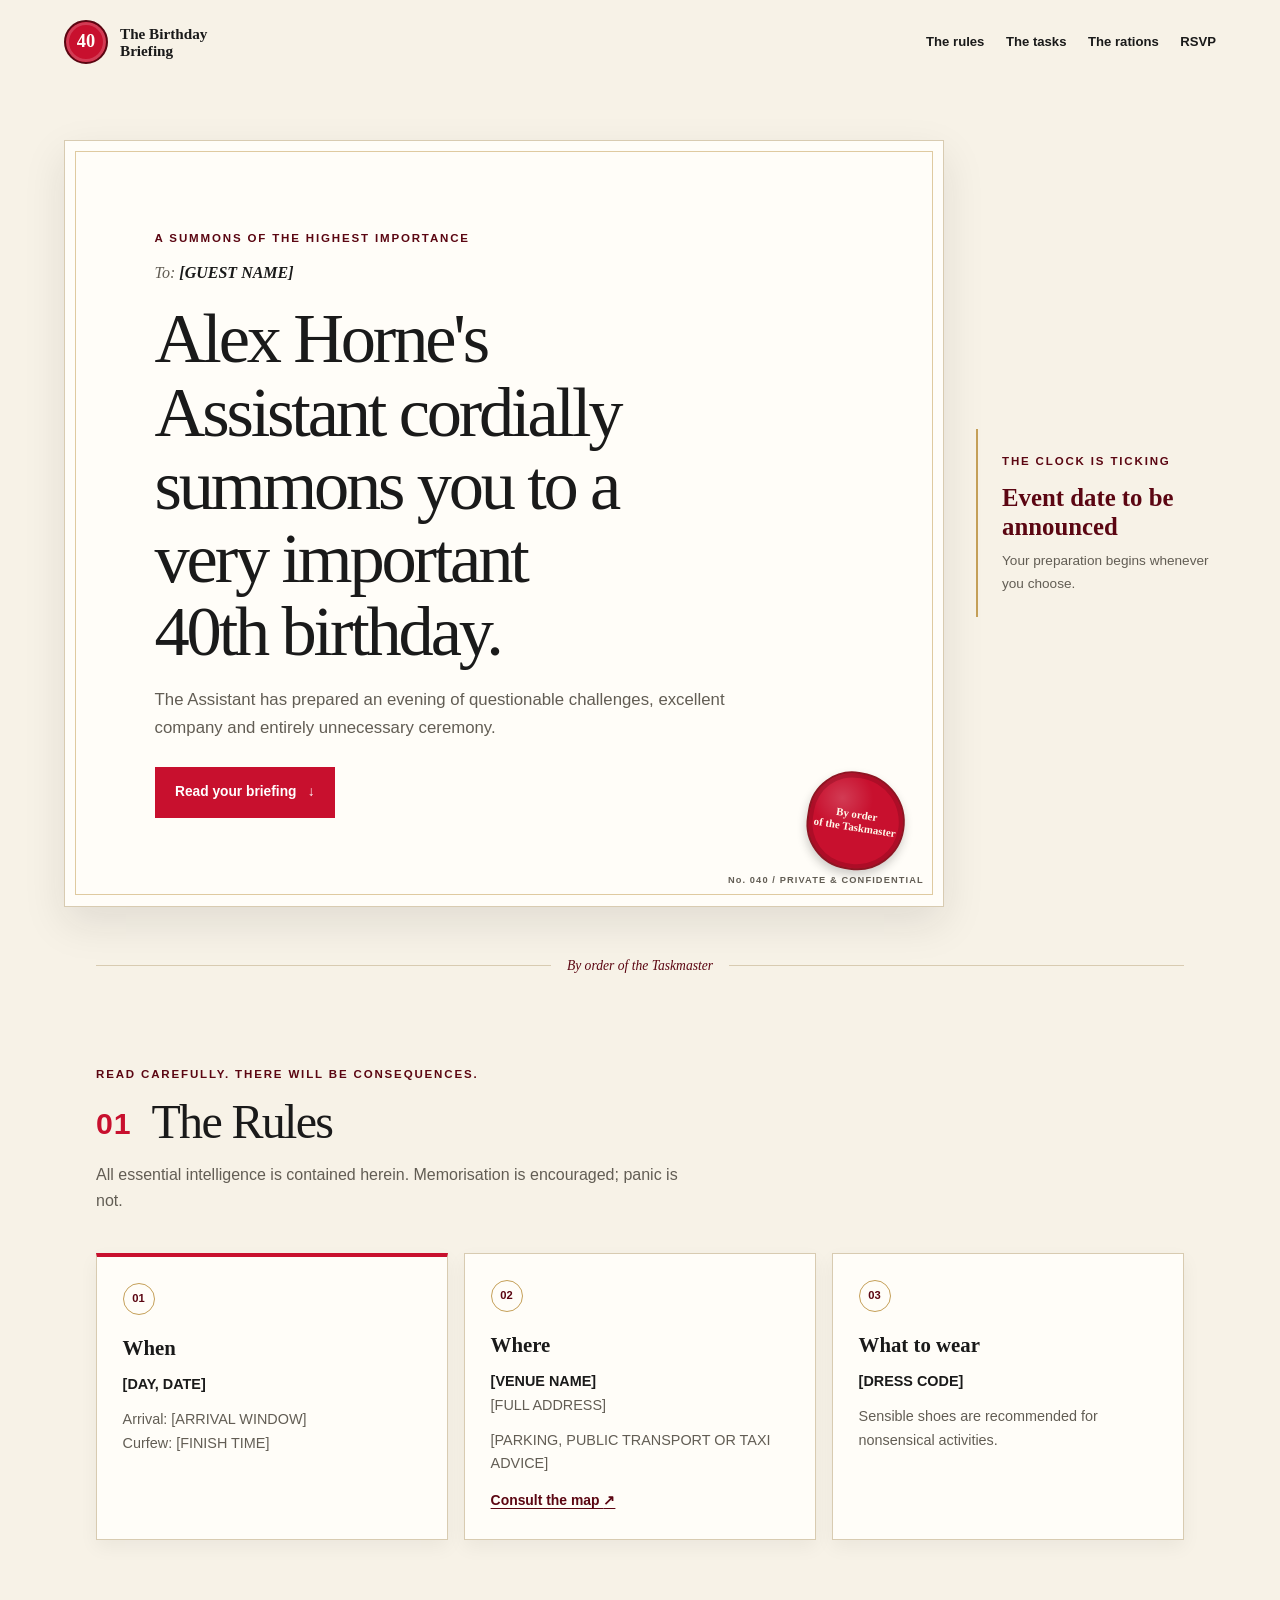
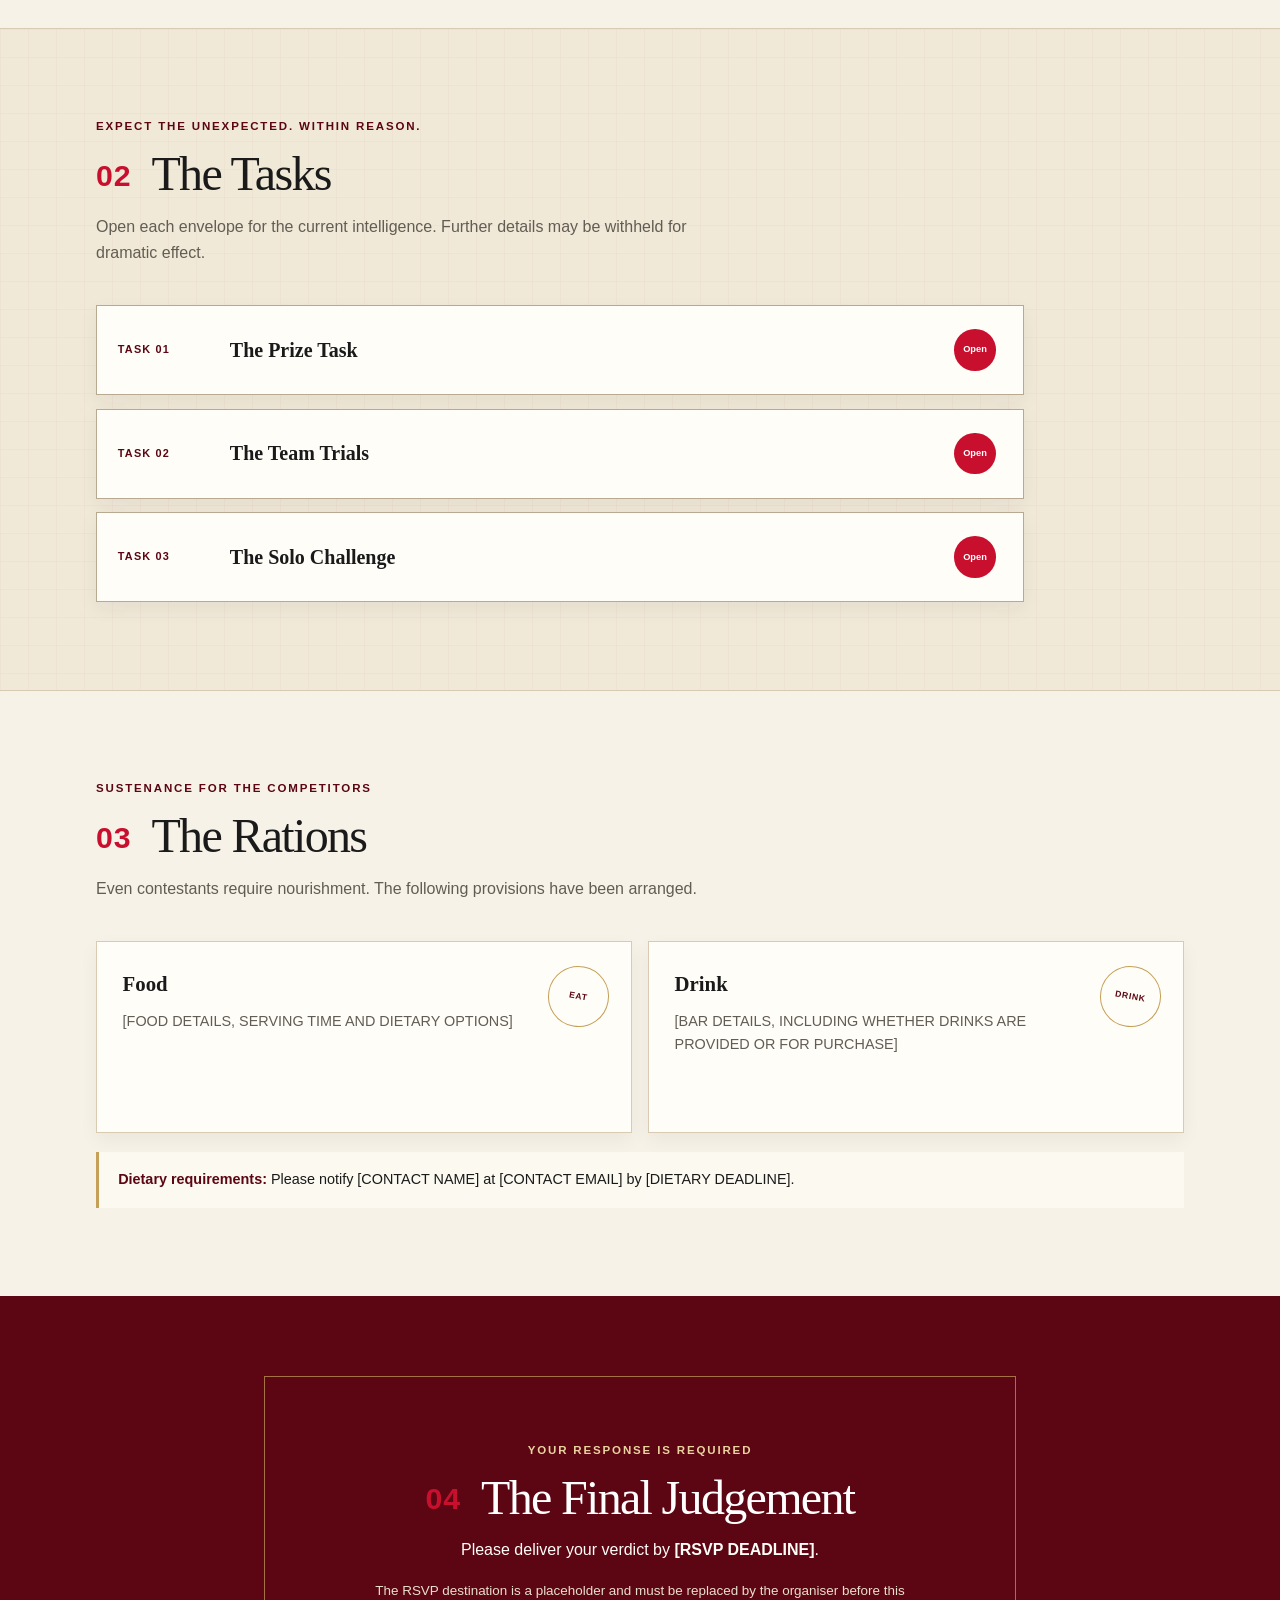
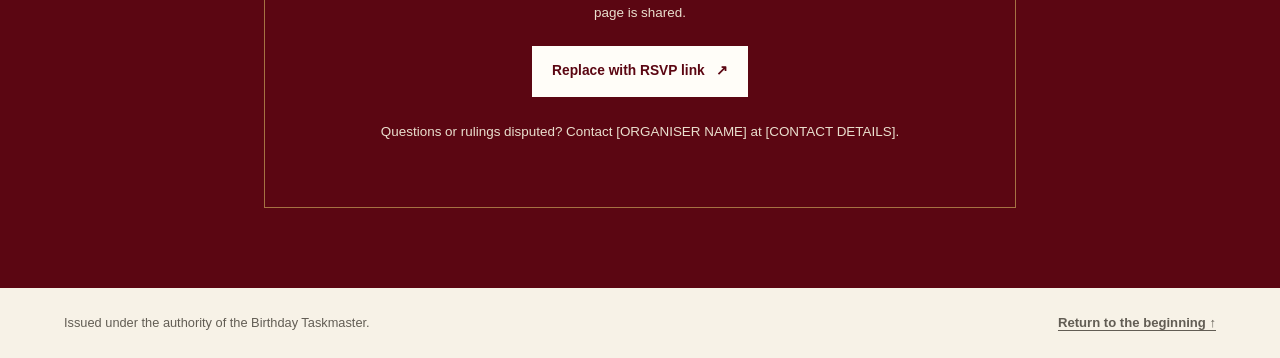
==== index.html @ 9565832a "feat: add initial structure and styling for Taskmaster birthday briefing site" ====
<!doctype html>
<html lang="en">
  <head>
    <meta charset="utf-8">
    <meta name="viewport" content="width=device-width, initial-scale=1">
    <meta
      name="description"
      content="The official guest briefing for a Taskmaster-themed 40th birthday celebration."
    >
    <meta name="theme-color" content="#f7f2e7">
    <title>The Birthday Briefing | A 40th Birthday</title>
    <link rel="stylesheet" href="./assets/css/style.css">
    <script src="./assets/js/main.js" defer></script>
  </head>
  <body>
    <a class="skip-link" href="#main-content">Skip to the briefing</a>
    <header class="site-header">
      <a class="wordmark" href="#top" aria-label="The Birthday Briefing, home">
        <span class="wordmark__seal" aria-hidden="true">40</span>
        <span class="wordmark__text">The Birthday<br>Briefing</span>
      </a>
      <nav class="site-nav" aria-label="Main navigation">
        <a href="#rules">The rules</a>
        <a href="#tasks">The tasks</a>
        <a href="#rations">The rations</a>
        <a href="#rsvp">RSVP</a>
      </nav>
    </header>

    <main id="main-content">
      <section class="hero" id="top" aria-labelledby="hero-title">
        <div class="hero__paper">
          <p class="eyebrow">A summons of the highest importance</p>
          <p class="hero__recipient">To: <span>[GUEST NAME]</span></p>
          <h1 id="hero-title">Alex Horne's Assistant cordially summons you to a very important 40th birthday.</h1>
          <p class="hero__intro">
            The Assistant has prepared an evening of questionable challenges,
            excellent company and entirely unnecessary ceremony.
          </p>
          <a class="button button--red" href="#rules">Read your briefing <span aria-hidden="true">↓</span></a>
          <div class="hero__seal" aria-hidden="true"><span>By order<br>of the Taskmaster</span></div>
          <span class="hero__serial" aria-hidden="true">No. 040 / PRIVATE &amp; CONFIDENTIAL</span>
        </div>

        <aside class="countdown" aria-label="Countdown to the celebration">
          <p class="eyebrow">The clock is ticking</p>
          <p class="countdown__value" data-countdown data-event-date="" aria-live="off">
            Event date to be announced
          </p>
          <p class="countdown__note">Your preparation begins whenever you choose.</p>
        </aside>
      </section>

      <div class="section-rule" aria-hidden="true"><span>By order of the Taskmaster</span></div>

      <section class="content-section rules-section" id="rules" aria-labelledby="rules-title">
        <div class="section-heading">
          <p class="eyebrow">Read carefully. There will be consequences.</p>
          <h2 id="rules-title"><span class="section-number">01</span> The Rules</h2>
          <p>All essential intelligence is contained herein. Memorisation is encouraged; panic is not.</p>
        </div>
        <div class="rules-grid">
          <article class="rule-card rule-card--date">
            <span class="rule-card__icon" aria-hidden="true">01</span>
            <h3>When</h3>
            <p><strong>[DAY, DATE]</strong></p>
            <p>Arrival: [ARRIVAL WINDOW]<br>Curfew: [FINISH TIME]</p>
          </article>
          <article class="rule-card">
            <span class="rule-card__icon" aria-hidden="true">02</span>
            <h3>Where</h3>
            <p><strong>[VENUE NAME]</strong><br>[FULL ADDRESS]</p>
            <p>[PARKING, PUBLIC TRANSPORT OR TAXI ADVICE]</p>
            <a
              class="text-link"
              href="https://maps.google.com/?q=VENUE+ADDRESS"
              target="_blank"
              rel="noopener noreferrer"
            >Consult the map <span aria-hidden="true">↗</span></a>
          </article>
          <article class="rule-card">
            <span class="rule-card__icon" aria-hidden="true">03</span>
            <h3>What to wear</h3>
            <p><strong>[DRESS CODE]</strong></p>
            <p>Sensible shoes are recommended for nonsensical activities.</p>
          </article>
        </div>
      </section>

      <section class="tasks-section" id="tasks" aria-labelledby="tasks-title">
        <div class="content-section">
          <div class="section-heading">
            <p class="eyebrow">Expect the unexpected. Within reason.</p>
            <h2 id="tasks-title"><span class="section-number">02</span> The Tasks</h2>
            <p>Open each envelope for the current intelligence. Further details may be withheld for dramatic effect.</p>
          </div>
          <div class="task-list">
            <details class="task-envelope">
              <summary>
                <span class="task-envelope__number">Task 01</span>
                <span class="task-envelope__title">The Prize Task</span>
                <span class="task-envelope__seal" aria-hidden="true">Open</span>
              </summary>
              <div class="task-envelope__contents">
                <p><strong>Bring:</strong> [PRIZE TASK THEME OR “A PRIZE THAT...”]</p>
                <p>One item, thoughtfully selected. The Taskmaster's judgement is final and may be inexplicable.</p>
              </div>
            </details>
            <details class="task-envelope">
              <summary>
                <span class="task-envelope__number">Task 02</span>
                <span class="task-envelope__title">The Team Trials</span>
                <span class="task-envelope__seal" aria-hidden="true">Open</span>
              </summary>
              <div class="task-envelope__contents">
                <p>Teams will be assigned on the day. Friendship, strategy and a willingness to follow ambiguous instructions may prove useful.</p>
                <p><strong>Accessibility note:</strong> [ADD ANY RELEVANT ACTIVITY OR ACCESSIBILITY INFORMATION]</p>
              </div>
            </details>
            <details class="task-envelope">
              <summary>
                <span class="task-envelope__number">Task 03</span>
                <span class="task-envelope__title">The Solo Challenge</span>
                <span class="task-envelope__seal" aria-hidden="true">Open</span>
              </summary>
              <div class="task-envelope__contents">
                <p>At least one challenge may require individual initiative. No specialist equipment or prior training is expected.</p>
                <p>Full schedule: [ADD TIMINGS OR DETAILS, IF NEEDED]</p>
              </div>
            </details>
          </div>
        </div>
      </section>

      <section class="content-section rations-section" id="rations" aria-labelledby="rations-title">
        <div class="section-heading">
          <p class="eyebrow">Sustenance for the competitors</p>
          <h2 id="rations-title"><span class="section-number">03</span> The Rations</h2>
          <p>Even contestants require nourishment. The following provisions have been arranged.</p>
        </div>
        <div class="rations-grid">
          <article class="ration-card">
            <span class="ration-card__stamp" aria-hidden="true">EAT</span>
            <h3>Food</h3>
            <p>[FOOD DETAILS, SERVING TIME AND DIETARY OPTIONS]</p>
          </article>
          <article class="ration-card">
            <span class="ration-card__stamp" aria-hidden="true">DRINK</span>
            <h3>Drink</h3>
            <p>[BAR DETAILS, INCLUDING WHETHER DRINKS ARE PROVIDED OR FOR PURCHASE]</p>
          </article>
        </div>
        <p class="dietary-note">
          <strong>Dietary requirements:</strong> Please notify [CONTACT NAME] at
          [CONTACT EMAIL] by [DIETARY DEADLINE].
        </p>
      </section>

      <section class="judgement-section" id="rsvp" aria-labelledby="rsvp-title">
        <div class="judgement-card">
          <p class="eyebrow">Your response is required</p>
          <h2 id="rsvp-title"><span class="section-number">04</span> The Final Judgement</h2>
          <p>Please deliver your verdict by <strong>[RSVP DEADLINE]</strong>.</p>
          <p class="judgement-card__note">
            The RSVP destination is a placeholder and must be replaced by the organiser before this page is shared.
          </p>
          <a
            class="button button--light"
            href="https://example.com/replace-with-rsvp-form"
            target="_blank"
            rel="noopener noreferrer"
          >Replace with RSVP link <span aria-hidden="true">↗</span></a>
          <p class="judgement-card__contact">Questions or rulings disputed? Contact [ORGANISER NAME] at [CONTACT DETAILS].</p>
        </div>
      </section>
    </main>

    <footer class="site-footer">
      <p>Issued under the authority of the Birthday Taskmaster.</p>
      <a href="#top">Return to the beginning ↑</a>
    </footer>
  </body>
</html>
---- assets/css/style.css ----
:root {
  color-scheme: light;
  --red: #c8102e;
  --red-dark: #5b0612;
  --parchment: #f7f2e7;
  --paper: #fffdf8;
  --gold: #c5a059;
  --ink: #1a1a1a;
  --muted: #625d54;
  --line: #d8cbb1;
  --shadow: 0 16px 40px rgb(26 26 26 / 10%);
  --serif: Georgia, "Times New Roman", serif;
  --sans: "Avenir Next", Avenir, "Segoe UI", sans-serif;
}

* {
  box-sizing: border-box;
}

html {
  scroll-behavior: smooth;
  scroll-padding-top: 1.5rem;
}

body {
  margin: 0;
  color: var(--ink);
  background: var(--parchment);
  font-family: var(--sans);
  font-size: 1rem;
  line-height: 1.65;
}

a {
  color: inherit;
}

a:focus-visible,
summary:focus-visible {
  outline: 3px solid var(--gold);
  outline-offset: 5px;
}

.skip-link {
  position: absolute;
  z-index: 5;
  top: 0.75rem;
  left: 0.75rem;
  padding: 0.65rem 1rem;
  transform: translateY(-180%);
  color: white;
  background: var(--ink);
}

.skip-link:focus {
  transform: translateY(0);
}

.site-header {
  display: flex;
  align-items: center;
  justify-content: space-between;
  gap: 1.5rem;
  max-width: 76rem;
  margin: 0 auto;
  padding: 1.25rem 2rem;
}

.wordmark {
  display: inline-flex;
  align-items: center;
  gap: 0.75rem;
  color: var(--ink);
  font-family: var(--serif);
  font-size: 0.95rem;
  font-weight: 700;
  line-height: 1.15;
  text-decoration: none;
}

.wordmark__seal {
  display: grid;
  width: 2.75rem;
  aspect-ratio: 1;
  place-items: center;
  border: 2px solid var(--red-dark);
  border-radius: 50%;
  color: var(--paper);
  background: var(--red);
  box-shadow: inset 0 0 0 3px rgb(255 255 255 / 18%);
  font-family: var(--serif);
  font-size: 1.15rem;
}

.site-nav {
  display: flex;
  flex-wrap: wrap;
  justify-content: flex-end;
  gap: 0.4rem 1.35rem;
}

.site-nav a,
.site-footer a {
  font-size: 0.82rem;
  font-weight: 700;
  text-decoration-thickness: 1px;
  text-underline-offset: 0.25em;
}

.site-nav a {
  text-decoration: none;
}

.site-nav a:hover,
.site-footer a:hover {
  color: var(--red);
  text-decoration: underline;
}

.hero {
  position: relative;
  display: grid;
  grid-template-columns: minmax(0, 1fr) 15rem;
  align-items: center;
  gap: 2rem;
  max-width: 76rem;
  min-height: 38rem;
  margin: 1.5rem auto 0;
  padding: 2rem;
}

.hero__paper {
  position: relative;
  min-height: 31rem;
  padding: clamp(2rem, 7vw, 5.5rem) clamp(1.5rem, 7vw, 6rem);
  overflow: hidden;
  border: 1px solid var(--line);
  background:
    linear-gradient(135deg, transparent 0 12px, var(--paper) 13px) top left,
    linear-gradient(225deg, transparent 0 12px, var(--paper) 13px) top right,
    linear-gradient(315deg, transparent 0 12px, var(--paper) 13px) bottom right,
    linear-gradient(45deg, transparent 0 12px, var(--paper) 13px) bottom left,
    var(--paper);
  background-size: 51% 51%;
  background-repeat: no-repeat;
  box-shadow: var(--shadow);
}

.hero__paper::before {
  position: absolute;
  inset: 0.65rem;
  border: 1px solid rgb(197 160 89 / 55%);
  content: "";
  pointer-events: none;
}

.eyebrow {
  margin: 0 0 0.75rem;
  color: var(--red-dark);
  font-size: 0.72rem;
  font-weight: 800;
  letter-spacing: 0.16em;
  text-transform: uppercase;
}

.hero__recipient {
  margin: 0 0 1rem;
  color: var(--muted);
  font-family: var(--serif);
  font-style: italic;
}

.hero__recipient span {
  color: var(--ink);
  font-weight: 700;
}

h1,
h2,
h3,
p {
  margin-top: 0;
}

h1,
h2,
h3 {
  font-family: var(--serif);
}

h1 {
  max-width: 14ch;
  margin-bottom: 1.1rem;
  font-size: clamp(2.4rem, 5.5vw, 4.6rem);
  font-weight: 500;
  letter-spacing: -0.045em;
  line-height: 1.04;
}

.hero__intro {
  max-width: 39rem;
  margin-bottom: 1.6rem;
  color: var(--muted);
  font-size: 1.05rem;
}

.button {
  display: inline-flex;
  align-items: center;
  justify-content: center;
  gap: 0.7rem;
  min-height: 3rem;
  padding: 0.75rem 1.15rem;
  border: 2px solid transparent;
  font-size: 0.86rem;
  font-weight: 800;
  text-decoration: none;
  transition: background-color 160ms ease, color 160ms ease, transform 160ms ease;
}

.button:hover {
  transform: translateY(-2px);
}

.button--red {
  color: white;
  background: var(--red);
}

.button--red:hover {
  background: var(--red-dark);
}

.hero__seal {
  position: absolute;
  right: 2.4rem;
  bottom: 2.25rem;
  display: grid;
  width: 6.1rem;
  aspect-ratio: 1;
  place-items: center;
  border: 2px solid #8e1523;
  border-radius: 47% 53% 50% 48%;
  color: #fff9ea;
  background:
    radial-gradient(circle at 32% 28%, rgb(255 255 255 / 18%), transparent 33%),
    var(--red);
  box-shadow: inset 0 0 0 4px rgb(91 6 18 / 25%), 0 5px 10px rgb(26 26 26 / 22%);
  font-family: var(--serif);
  font-size: 0.68rem;
  font-weight: 700;
  line-height: 1.15;
  text-align: center;
  transform: rotate(9deg);
}

.hero__serial {
  position: absolute;
  right: 1.2rem;
  bottom: 1.1rem;
  color: var(--muted);
  font-size: 0.58rem;
  font-weight: 700;
  letter-spacing: 0.12em;
}

.countdown {
  padding: 1.4rem 0 1.4rem 1.5rem;
  border-left: 2px solid var(--gold);
}

.countdown__value {
  max-width: 12rem;
  margin-bottom: 0.5rem;
  color: var(--red-dark);
  font-family: var(--serif);
  font-size: 1.55rem;
  font-weight: 700;
  line-height: 1.2;
  font-variant-numeric: tabular-nums;
}

.countdown__note {
  margin-bottom: 0;
  color: var(--muted);
  font-size: 0.85rem;
}

.section-rule {
  display: flex;
  align-items: center;
  gap: 1rem;
  max-width: 72rem;
  margin: 1rem auto 0;
  padding: 0 2rem;
  color: var(--red-dark);
  font-family: var(--serif);
  font-size: 0.85rem;
  font-style: italic;
  text-align: center;
}

.section-rule::before,
.section-rule::after {
  height: 1px;
  flex: 1;
  background: var(--line);
  content: "";
}

.content-section {
  max-width: 72rem;
  margin: 0 auto;
  padding: 5.5rem 2rem;
}

.section-heading {
  max-width: 42rem;
  margin-bottom: 2.4rem;
}

.section-heading h2,
.judgement-card h2 {
  margin-bottom: 0.8rem;
  font-size: clamp(2.1rem, 4vw, 3rem);
  font-weight: 500;
  letter-spacing: -0.035em;
  line-height: 1.1;
}

.section-heading > p:last-child {
  max-width: 38rem;
  margin-bottom: 0;
  color: var(--muted);
}

.section-number {
  display: inline-block;
  margin-right: 0.35em;
  color: var(--red);
  font-family: var(--sans);
  font-size: 0.63em;
  font-weight: 800;
  letter-spacing: 0.03em;
  vertical-align: 0.14em;
}

.rules-grid,
.rations-grid {
  display: grid;
  grid-template-columns: repeat(3, minmax(0, 1fr));
  gap: 1rem;
}

.rule-card,
.ration-card {
  position: relative;
  min-height: 15rem;
  padding: 1.6rem;
  border: 1px solid var(--line);
  background: var(--paper);
  box-shadow: 0 7px 18px rgb(26 26 26 / 5%);
}

.rule-card--date {
  border-top: 4px solid var(--red);
}

.rule-card__icon {
  display: grid;
  width: 2rem;
  aspect-ratio: 1;
  place-items: center;
  margin-bottom: 1rem;
  border: 1px solid var(--gold);
  border-radius: 50%;
  color: var(--red-dark);
  font-size: 0.7rem;
  font-weight: 800;
}

.rule-card h3,
.ration-card h3 {
  margin-bottom: 0.5rem;
  font-size: 1.3rem;
}

.rule-card p,
.ration-card p {
  margin-bottom: 0.7rem;
  color: var(--muted);
  font-size: 0.9rem;
}

.rule-card strong {
  color: var(--ink);
}

.text-link {
  color: var(--red-dark);
  font-size: 0.87rem;
  font-weight: 800;
  text-underline-offset: 0.25em;
}

.tasks-section {
  border-top: 1px solid var(--line);
  border-bottom: 1px solid var(--line);
  background:
    linear-gradient(90deg, rgb(200 16 46 / 3%) 1px, transparent 1px),
    linear-gradient(rgb(200 16 46 / 3%) 1px, transparent 1px),
    #f1e9d8;
  background-size: 28px 28px;
}

.task-list {
  display: grid;
  gap: 0.85rem;
  max-width: 58rem;
}

.task-envelope {
  border: 1px solid #b8aa90;
  background: var(--paper);
  box-shadow: 0 7px 18px rgb(26 26 26 / 6%);
}

.task-envelope summary {
  position: relative;
  display: grid;
  grid-template-columns: 6rem 1fr 3rem;
  align-items: center;
  gap: 1rem;
  min-height: 5.5rem;
  padding: 1rem 1.3rem;
  cursor: pointer;
  list-style: none;
}

.task-envelope summary::-webkit-details-marker {
  display: none;
}

.task-envelope summary::after {
  position: absolute;
  right: 0;
  bottom: 0;
  left: 0;
  height: 3px;
  transform: scaleX(0);
  transform-origin: left;
  background: var(--red);
  content: "";
  transition: transform 180ms ease;
}

.task-envelope[open] summary::after {
  transform: scaleX(1);
}

.task-envelope__number {
  color: var(--red-dark);
  font-size: 0.68rem;
  font-weight: 800;
  letter-spacing: 0.11em;
  text-transform: uppercase;
}

.task-envelope__title {
  font-family: var(--serif);
  font-size: 1.25rem;
  font-weight: 700;
}

.task-envelope__seal {
  display: grid;
  width: 2.6rem;
  aspect-ratio: 1;
  place-items: center;
  border-radius: 50%;
  color: white;
  background: var(--red);
  font-size: 0.58rem;
  font-weight: 800;
  transition: transform 180ms ease;
}

.task-envelope[open] .task-envelope__seal {
  transform: rotate(-12deg);
}

.task-envelope__contents {
  padding: 0.2rem 5rem 1.3rem 8.3rem;
  color: var(--muted);
  animation: reveal 220ms ease-out;
}

.task-envelope__contents p:last-child {
  margin-bottom: 0;
}

@keyframes reveal {
  from {
    opacity: 0;
    transform: translateY(-5px);
  }
  to {
    opacity: 1;
    transform: translateY(0);
  }
}

.rations-grid {
  grid-template-columns: repeat(2, minmax(0, 1fr));
}

.ration-card {
  min-height: 12rem;
  padding-right: 6rem;
}

.ration-card__stamp {
  position: absolute;
  top: 1.5rem;
  right: 1.4rem;
  display: grid;
  width: 3.8rem;
  aspect-ratio: 1;
  place-items: center;
  border: 1px solid var(--gold);
  border-radius: 50%;
  color: var(--red-dark);
  font-size: 0.54rem;
  font-weight: 900;
  letter-spacing: 0.08em;
  transform: rotate(10deg);
}

.dietary-note {
  margin: 1.2rem 0 0;
  padding: 1rem 1.2rem;
  border-left: 3px solid var(--gold);
  background: rgb(255 253 248 / 65%);
  font-size: 0.9rem;
}

.dietary-note strong {
  color: var(--red-dark);
}

.judgement-section {
  padding: 5rem 2rem;
  color: var(--paper);
  background: var(--red-dark);
}

.judgement-card {
  max-width: 47rem;
  margin: 0 auto;
  padding: clamp(2rem, 6vw, 4rem);
  border: 1px solid rgb(197 160 89 / 70%);
  text-align: center;
}

.judgement-card .eyebrow {
  color: #ead3a0;
}

.judgement-card h2 {
  color: white;
}

.judgement-card > p:not(.eyebrow) {
  max-width: 34rem;
  margin-right: auto;
  margin-left: auto;
}

.judgement-card__note,
.judgement-card__contact {
  color: #eadfce;
  font-size: 0.84rem;
}

.judgement-card__note {
  margin-bottom: 1.4rem;
}

.button--light {
  margin-bottom: 1.5rem;
  color: var(--red-dark);
  background: var(--paper);
}

.button--light:hover {
  color: var(--ink);
  background: #eadfce;
}

.judgement-card__contact {
  margin-bottom: 0;
}

.site-footer {
  display: flex;
  justify-content: space-between;
  gap: 1rem;
  max-width: 76rem;
  margin: 0 auto;
  padding: 1.5rem 2rem;
  color: var(--muted);
  font-size: 0.8rem;
}

.site-footer p {
  margin-bottom: 0;
}

@media (max-width: 760px) {
  .site-header {
    align-items: flex-start;
    flex-direction: column;
    gap: 1rem;
    padding: 1rem 1.25rem;
  }

  .site-nav {
    justify-content: flex-start;
    gap: 0.45rem 1rem;
  }

  .hero {
    grid-template-columns: 1fr;
    gap: 1.4rem;
    min-height: 0;
    margin-top: 0.5rem;
    padding: 1rem 1.25rem;
  }

  .hero__paper {
    min-height: 29rem;
    padding: 3rem 2rem 8.5rem;
  }

  .hero__seal {
    right: 1.5rem;
    bottom: 2rem;
    width: 5.25rem;
  }

  .hero__serial {
    right: 0.9rem;
    bottom: 0.75rem;
    font-size: 0.48rem;
  }

  .countdown {
    padding: 0.2rem 0 0.2rem 1rem;
  }

  .countdown__value {
    max-width: none;
    font-size: 1.35rem;
  }

  .section-rule {
    padding: 0 1.25rem;
  }

  .content-section {
    padding: 4rem 1.25rem;
  }

  .rules-grid {
    grid-template-columns: 1fr;
  }

  .rule-card {
    min-height: 0;
  }

  .task-envelope summary {
    grid-template-columns: 4.5rem 1fr 2.6rem;
    gap: 0.65rem;
    padding: 0.9rem;
  }

  .task-envelope__title {
    font-size: 1.05rem;
  }

  .task-envelope__contents {
    padding: 0.25rem 1rem 1.2rem;
  }

  .rations-grid {
    grid-template-columns: 1fr;
  }

  .judgement-section {
    padding: 3.5rem 1.25rem;
  }

  .site-footer {
    flex-direction: column;
    padding: 1.25rem;
  }
}

@media (max-width: 400px) {
  .hero__paper {
    padding-right: 1.35rem;
    padding-left: 1.35rem;
  }

  .task-envelope summary {
    grid-template-columns: 1fr 2.6rem;
  }

  .task-envelope__number {
    grid-column: 1;
  }

  .task-envelope__title {
    grid-column: 1;
  }

  .task-envelope__seal {
    grid-column: 2;
    grid-row: 1 / span 2;
  }

  .ration-card {
    padding-right: 5rem;
    padding-left: 1.2rem;
  }
}

@media (prefers-reduced-motion: reduce) {
  *,
  *::before,
  *::after {
    scroll-behavior: auto !important;
    animation-duration: 0.01ms !important;
    animation-iteration-count: 1 !important;
    transition-duration: 0.01ms !important;
  }
}
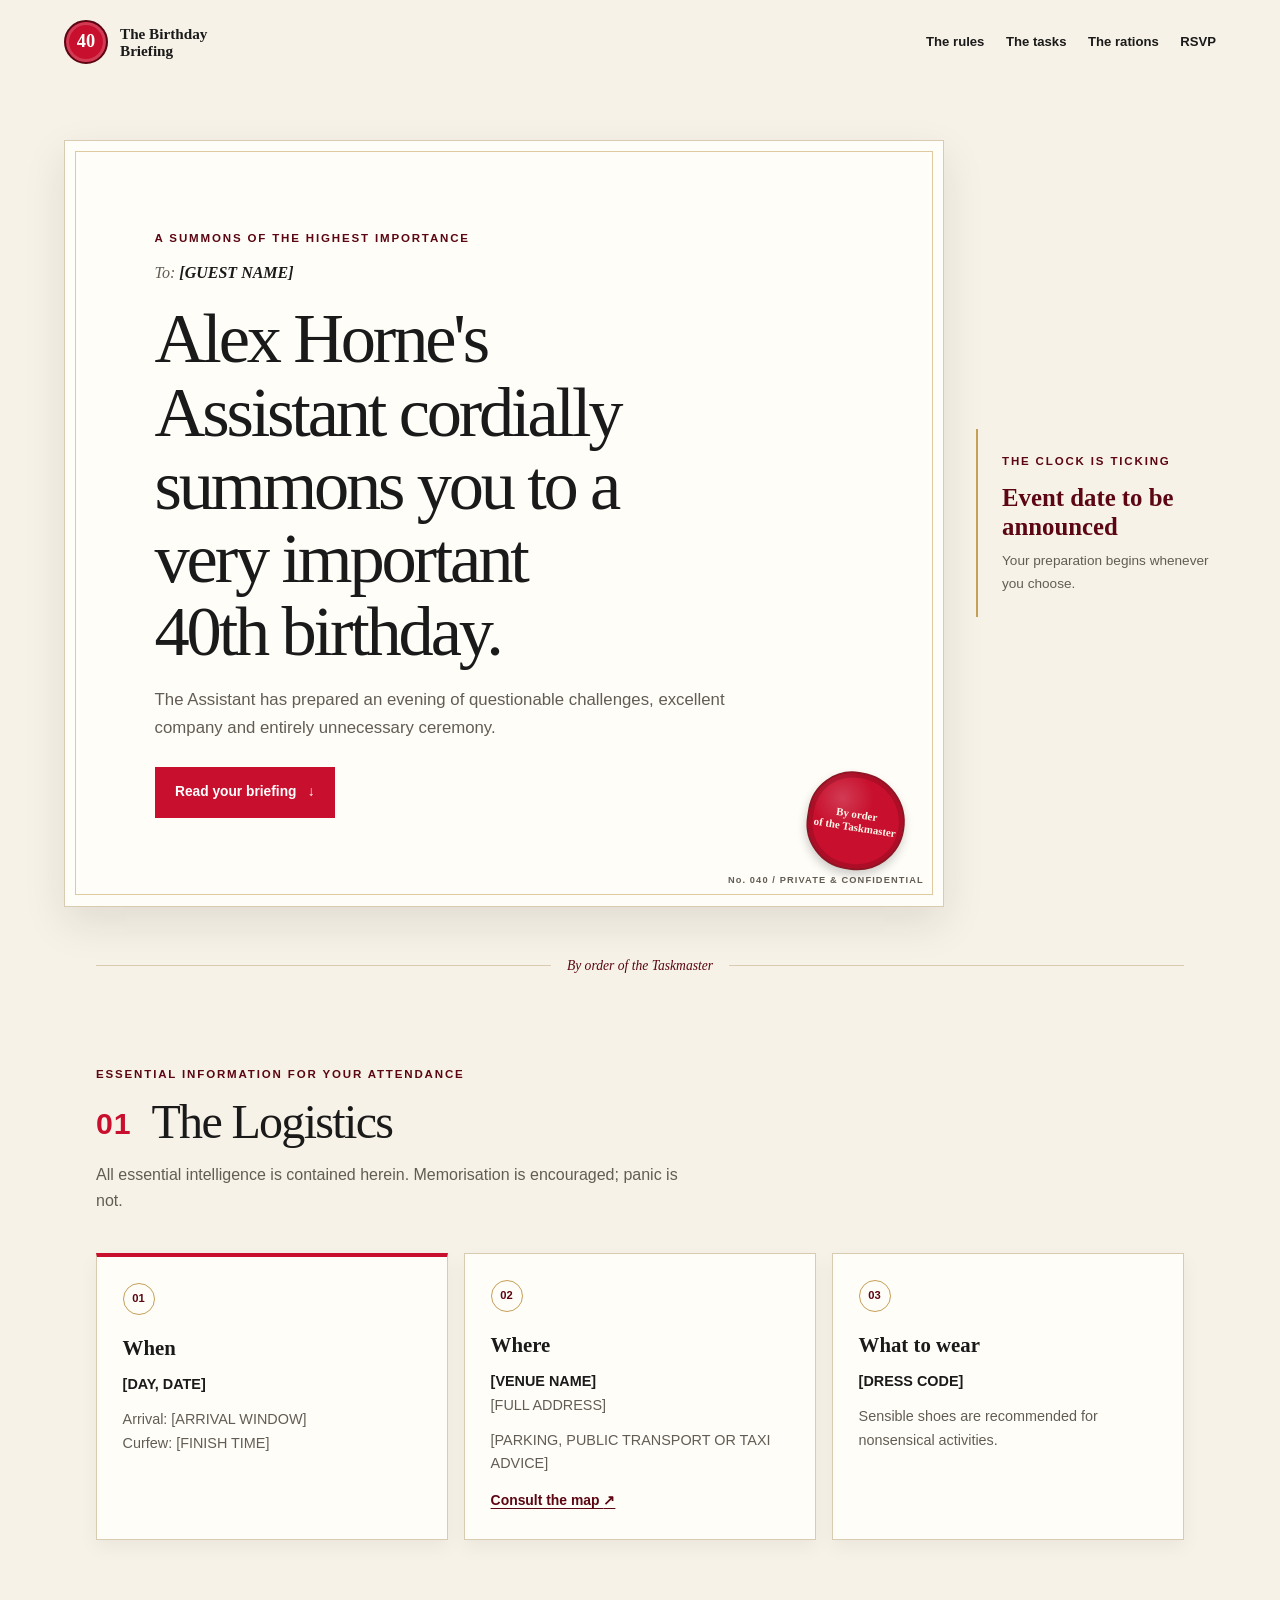
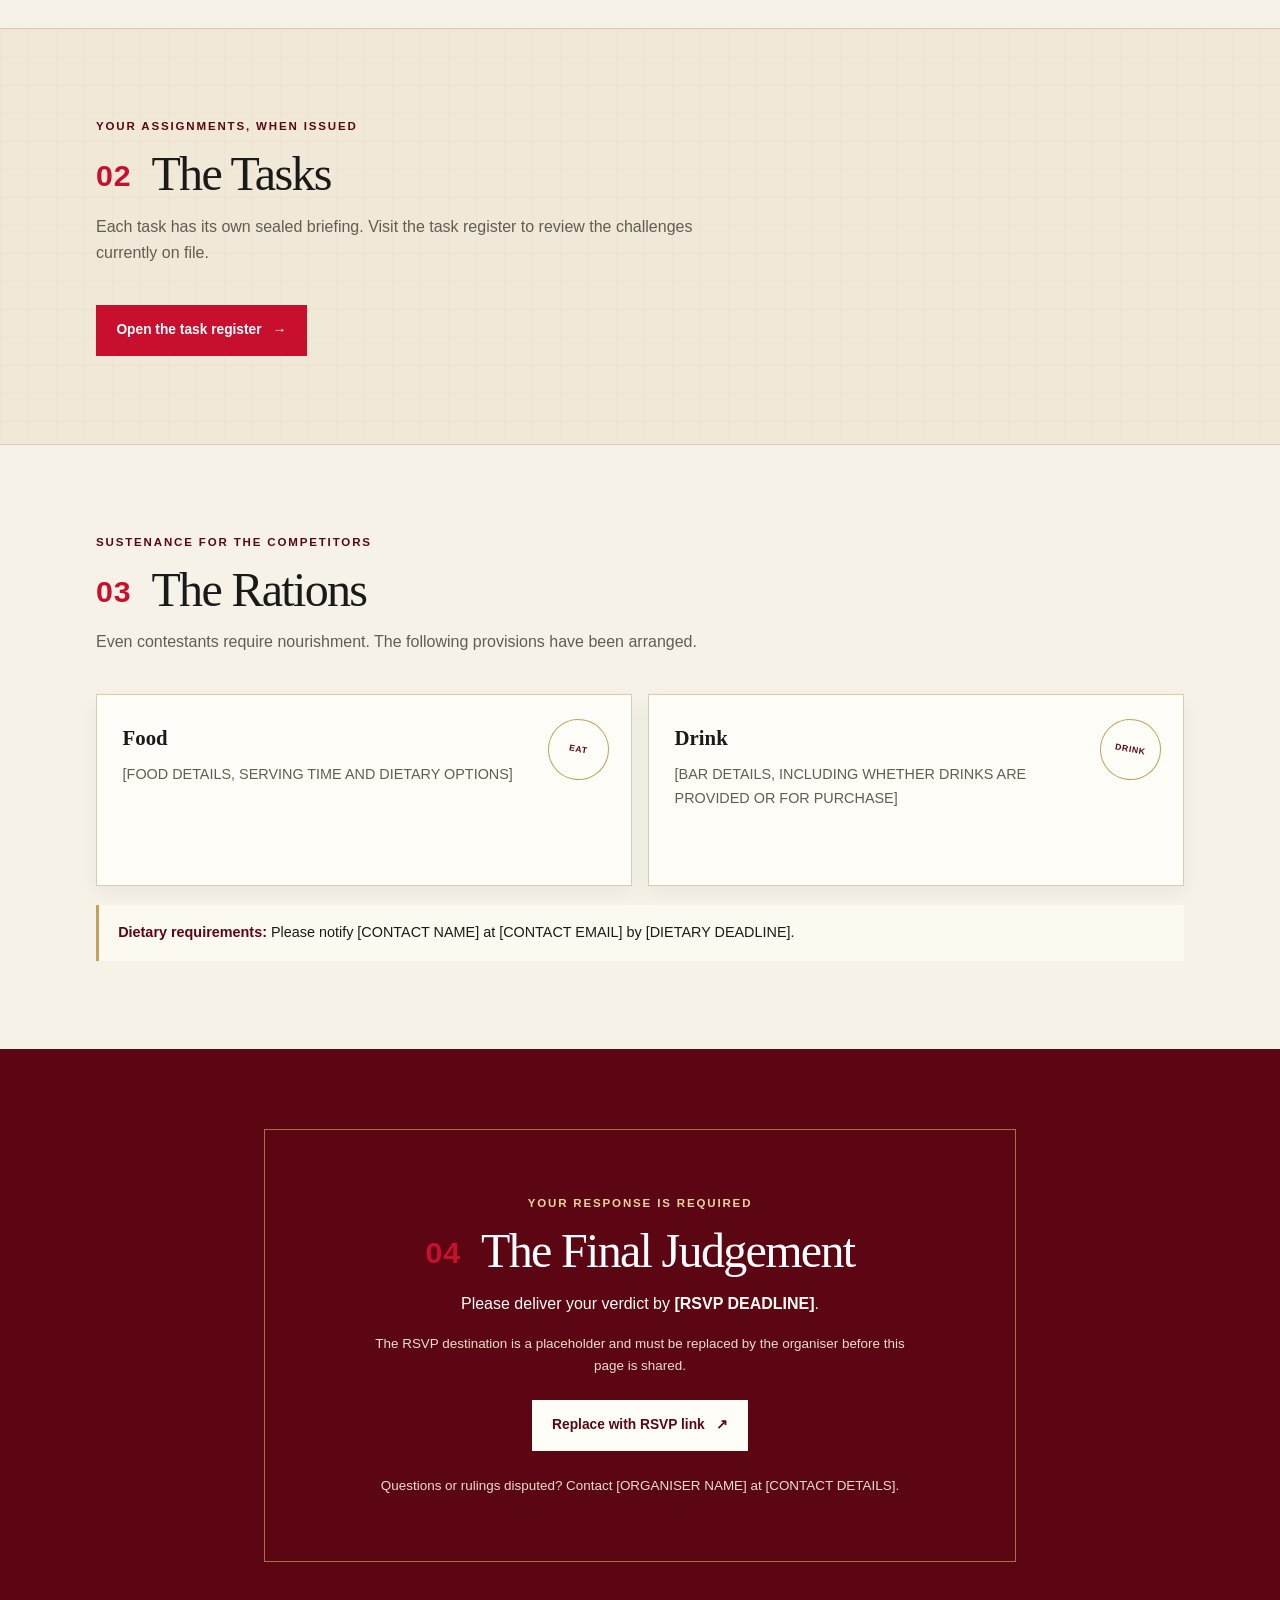
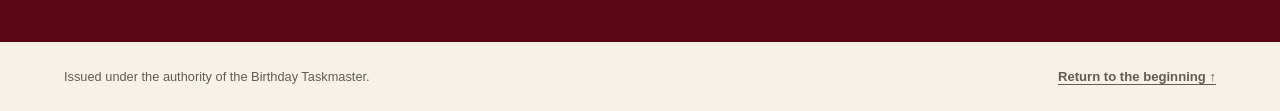
==== commit 139fe777: "feat: enhance guest briefing site with task register and rules page" ====
--- a/index.html
+++ b/index.html
@@ -20,8 +20,8 @@
         <span class="wordmark__text">The Birthday<br>Briefing</span>
       </a>
       <nav class="site-nav" aria-label="Main navigation">
-        <a href="#rules">The rules</a>
-        <a href="#tasks">The tasks</a>
+        <a href="./rules.html">The rules</a>
+        <a href="./tasks/">The tasks</a>
         <a href="#rations">The rations</a>
         <a href="#rsvp">RSVP</a>
       </nav>
@@ -37,7 +37,7 @@
             The Assistant has prepared an evening of questionable challenges,
             excellent company and entirely unnecessary ceremony.
           </p>
-          <a class="button button--red" href="#rules">Read your briefing <span aria-hidden="true">↓</span></a>
+          <a class="button button--red" href="#logistics">Read your briefing <span aria-hidden="true">↓</span></a>
           <div class="hero__seal" aria-hidden="true"><span>By order<br>of the Taskmaster</span></div>
           <span class="hero__serial" aria-hidden="true">No. 040 / PRIVATE &amp; CONFIDENTIAL</span>
         </div>
@@ -53,10 +53,10 @@
 
       <div class="section-rule" aria-hidden="true"><span>By order of the Taskmaster</span></div>
 
-      <section class="content-section rules-section" id="rules" aria-labelledby="rules-title">
+      <section class="content-section logistics-section" id="logistics" aria-labelledby="logistics-title">
         <div class="section-heading">
-          <p class="eyebrow">Read carefully. There will be consequences.</p>
-          <h2 id="rules-title"><span class="section-number">01</span> The Rules</h2>
+          <p class="eyebrow">Essential information for your attendance</p>
+          <h2 id="logistics-title"><span class="section-number">01</span> The Logistics</h2>
           <p>All essential intelligence is contained herein. Memorisation is encouraged; panic is not.</p>
         </div>
         <div class="rules-grid">
@@ -90,45 +90,11 @@
       <section class="tasks-section" id="tasks" aria-labelledby="tasks-title">
         <div class="content-section">
           <div class="section-heading">
-            <p class="eyebrow">Expect the unexpected. Within reason.</p>
+            <p class="eyebrow">Your assignments, when issued</p>
             <h2 id="tasks-title"><span class="section-number">02</span> The Tasks</h2>
-            <p>Open each envelope for the current intelligence. Further details may be withheld for dramatic effect.</p>
+            <p>Each task has its own sealed briefing. Visit the task register to review the challenges currently on file.</p>
           </div>
-          <div class="task-list">
-            <details class="task-envelope">
-              <summary>
-                <span class="task-envelope__number">Task 01</span>
-                <span class="task-envelope__title">The Prize Task</span>
-                <span class="task-envelope__seal" aria-hidden="true">Open</span>
-              </summary>
-              <div class="task-envelope__contents">
-                <p><strong>Bring:</strong> [PRIZE TASK THEME OR “A PRIZE THAT...”]</p>
-                <p>One item, thoughtfully selected. The Taskmaster's judgement is final and may be inexplicable.</p>
-              </div>
-            </details>
-            <details class="task-envelope">
-              <summary>
-                <span class="task-envelope__number">Task 02</span>
-                <span class="task-envelope__title">The Team Trials</span>
-                <span class="task-envelope__seal" aria-hidden="true">Open</span>
-              </summary>
-              <div class="task-envelope__contents">
-                <p>Teams will be assigned on the day. Friendship, strategy and a willingness to follow ambiguous instructions may prove useful.</p>
-                <p><strong>Accessibility note:</strong> [ADD ANY RELEVANT ACTIVITY OR ACCESSIBILITY INFORMATION]</p>
-              </div>
-            </details>
-            <details class="task-envelope">
-              <summary>
-                <span class="task-envelope__number">Task 03</span>
-                <span class="task-envelope__title">The Solo Challenge</span>
-                <span class="task-envelope__seal" aria-hidden="true">Open</span>
-              </summary>
-              <div class="task-envelope__contents">
-                <p>At least one challenge may require individual initiative. No specialist equipment or prior training is expected.</p>
-                <p>Full schedule: [ADD TIMINGS OR DETAILS, IF NEEDED]</p>
-              </div>
-            </details>
-          </div>
+          <a class="button button--red" href="./tasks/">Open the task register <span aria-hidden="true">→</span></a>
         </div>
       </section>
 
--- a/assets/css/style.css
+++ b/assets/css/style.css
@@ -413,52 +413,36 @@
   background-size: 28px 28px;
 }
 
-.task-list {
+.task-index {
   display: grid;
   gap: 0.85rem;
   max-width: 58rem;
 }
 
-.task-envelope {
+.task-card {
+  position: relative;
+  display: grid;
+  grid-template-columns: 6rem 1fr 3rem;
+  align-items: center;
+  gap: 0.4rem 1rem;
+  min-height: 6rem;
+  padding: 1rem 1.3rem;
   border: 1px solid #b8aa90;
   background: var(--paper);
   box-shadow: 0 7px 18px rgb(26 26 26 / 6%);
-}
-
-.task-envelope summary {
-  position: relative;
-  display: grid;
-  grid-template-columns: 6rem 1fr 3rem;
-  align-items: center;
-  gap: 1rem;
-  min-height: 5.5rem;
-  padding: 1rem 1.3rem;
-  cursor: pointer;
-  list-style: none;
-}
-
-.task-envelope summary::-webkit-details-marker {
-  display: none;
-}
-
-.task-envelope summary::after {
-  position: absolute;
-  right: 0;
-  bottom: 0;
-  left: 0;
-  height: 3px;
-  transform: scaleX(0);
-  transform-origin: left;
-  background: var(--red);
-  content: "";
-  transition: transform 180ms ease;
-}
-
-.task-envelope[open] summary::after {
-  transform: scaleX(1);
-}
-
-.task-envelope__number {
+  text-decoration: none;
+  transition: border-color 160ms ease, transform 160ms ease, box-shadow 160ms ease;
+}
+
+.task-card:hover {
+  transform: translateY(-2px);
+  border-color: var(--red);
+  box-shadow: 0 11px 24px rgb(26 26 26 / 10%);
+}
+
+.task-card__number {
+  grid-column: 1;
+  grid-row: 1 / span 2;
   color: var(--red-dark);
   font-size: 0.68rem;
   font-weight: 800;
@@ -466,13 +450,22 @@
   text-transform: uppercase;
 }
 
-.task-envelope__title {
+.task-card__title {
+  grid-column: 2;
   font-family: var(--serif);
   font-size: 1.25rem;
   font-weight: 700;
 }
 
-.task-envelope__seal {
+.task-card__description {
+  grid-column: 2;
+  color: var(--muted);
+  font-size: 0.9rem;
+}
+
+.task-card__seal {
+  grid-column: 3;
+  grid-row: 1 / span 2;
   display: grid;
   width: 2.6rem;
   aspect-ratio: 1;
@@ -482,32 +475,6 @@
   background: var(--red);
   font-size: 0.58rem;
   font-weight: 800;
-  transition: transform 180ms ease;
-}
-
-.task-envelope[open] .task-envelope__seal {
-  transform: rotate(-12deg);
-}
-
-.task-envelope__contents {
-  padding: 0.2rem 5rem 1.3rem 8.3rem;
-  color: var(--muted);
-  animation: reveal 220ms ease-out;
-}
-
-.task-envelope__contents p:last-child {
-  margin-bottom: 0;
-}
-
-@keyframes reveal {
-  from {
-    opacity: 0;
-    transform: translateY(-5px);
-  }
-  to {
-    opacity: 1;
-    transform: translateY(0);
-  }
 }
 
 .rations-grid {
@@ -616,6 +583,160 @@
   margin-bottom: 0;
 }
 
+.document-main {
+  max-width: 72rem;
+  min-height: 65vh;
+  margin: 0 auto;
+  padding: 1.25rem 2rem 4rem;
+}
+
+.breadcrumb {
+  display: flex;
+  flex-wrap: wrap;
+  gap: 0.55rem;
+  margin: 0 0 2.5rem;
+  color: var(--muted);
+  font-size: 0.78rem;
+}
+
+.breadcrumb a {
+  color: var(--red-dark);
+  font-weight: 700;
+  text-underline-offset: 0.2em;
+}
+
+.page-intro {
+  max-width: 48rem;
+  margin: 0 0 2.5rem;
+}
+
+.page-intro h1 {
+  max-width: 18ch;
+  margin-bottom: 0.8rem;
+  font-size: clamp(2.5rem, 6vw, 4.4rem);
+}
+
+.page-intro > p:last-child {
+  max-width: 42rem;
+  margin-bottom: 0;
+  color: var(--muted);
+  font-size: 1.05rem;
+}
+
+.empty-state {
+  position: relative;
+  max-width: 55rem;
+  min-height: 14rem;
+  margin: 2rem 0;
+  padding: 2.5rem 8rem 2.5rem 2rem;
+  border: 1px solid var(--line);
+  background: var(--paper);
+  box-shadow: var(--shadow);
+}
+
+.empty-state h2,
+.task-detail__paper h2,
+.rules-page-card h2 {
+  margin-bottom: 0.6rem;
+  font-size: 1.5rem;
+}
+
+.empty-state > p:last-child {
+  max-width: 38rem;
+  margin-bottom: 0;
+  color: var(--muted);
+}
+
+.empty-state__seal {
+  position: absolute;
+  top: 50%;
+  right: 2rem;
+  display: grid;
+  width: 4.5rem;
+  aspect-ratio: 1;
+  place-items: center;
+  transform: translateY(-50%) rotate(9deg);
+  border: 2px solid var(--red-dark);
+  border-radius: 48% 52% 50% 46%;
+  color: var(--paper);
+  background: var(--red);
+  box-shadow: inset 0 0 0 4px rgb(91 6 18 / 22%);
+  font-family: var(--serif);
+  font-size: 1.5rem;
+  font-weight: 700;
+}
+
+.rules-list {
+  display: grid;
+  grid-template-columns: repeat(2, minmax(0, 1fr));
+  gap: 1rem;
+}
+
+.rules-page-card {
+  min-height: 13rem;
+  padding: 1.5rem;
+  border: 1px solid var(--line);
+  background: var(--paper);
+  box-shadow: 0 7px 18px rgb(26 26 26 / 5%);
+}
+
+.rules-page-card p {
+  margin-bottom: 0;
+  color: var(--muted);
+}
+
+.rules-notice {
+  margin-top: 1.4rem;
+  padding: 1rem 1.2rem;
+  border-left: 3px solid var(--gold);
+  background: rgb(255 253 248 / 70%);
+}
+
+.task-detail {
+  max-width: 55rem;
+}
+
+.task-detail__paper {
+  position: relative;
+  padding: clamp(1.5rem, 5vw, 3rem);
+  border: 1px solid var(--line);
+  background: var(--paper);
+  box-shadow: var(--shadow);
+}
+
+.task-detail__paper section + section {
+  margin-top: 2rem;
+  padding-top: 1.4rem;
+  border-top: 1px solid var(--line);
+}
+
+.task-detail__paper p,
+.task-detail__paper li {
+  color: var(--muted);
+}
+
+.task-detail__seal {
+  width: fit-content;
+  max-width: 13rem;
+  margin: 2.5rem 0 0 auto;
+  padding: 0.9rem 1.2rem;
+  border: 2px solid var(--red-dark);
+  border-radius: 50%;
+  color: var(--paper) !important;
+  background: var(--red);
+  box-shadow: inset 0 0 0 3px rgb(91 6 18 / 20%);
+  font-family: var(--serif);
+  font-size: 0.8rem;
+  font-weight: 700;
+  line-height: 1.2;
+  text-align: center;
+  transform: rotate(-5deg);
+}
+
+.page-actions {
+  margin: 2rem 0 0;
+}
+
 @media (max-width: 760px) {
   .site-header {
     align-items: flex-start;
@@ -679,18 +800,14 @@
     min-height: 0;
   }
 
-  .task-envelope summary {
+  .task-card {
     grid-template-columns: 4.5rem 1fr 2.6rem;
-    gap: 0.65rem;
+    gap: 0.4rem 0.65rem;
     padding: 0.9rem;
   }
 
-  .task-envelope__title {
+  .task-card__title {
     font-size: 1.05rem;
-  }
-
-  .task-envelope__contents {
-    padding: 0.25rem 1rem 1.2rem;
   }
 
   .rations-grid {
@@ -704,6 +821,39 @@
   .site-footer {
     flex-direction: column;
     padding: 1.25rem;
+  }
+
+  .document-main {
+    padding: 1rem 1.25rem 3rem;
+  }
+
+  .breadcrumb {
+    margin-bottom: 1.8rem;
+  }
+
+  .empty-state {
+    min-height: 0;
+    padding: 1.5rem 1.5rem 6rem;
+  }
+
+  .empty-state__seal {
+    top: auto;
+    right: 1.3rem;
+    bottom: 0.8rem;
+    width: 3.5rem;
+    transform: rotate(9deg);
+  }
+
+  .rules-list {
+    grid-template-columns: 1fr;
+  }
+
+  .rules-page-card {
+    min-height: 0;
+  }
+
+  .task-detail__seal {
+    margin-top: 2rem;
   }
 }
 
@@ -713,21 +863,26 @@
     padding-left: 1.35rem;
   }
 
-  .task-envelope summary {
+  .task-card {
     grid-template-columns: 1fr 2.6rem;
   }
 
-  .task-envelope__number {
+  .task-card__number {
     grid-column: 1;
-  }
-
-  .task-envelope__title {
+    grid-row: auto;
+  }
+
+  .task-card__title {
     grid-column: 1;
   }
 
-  .task-envelope__seal {
+  .task-card__description {
+    grid-column: 1;
+  }
+
+  .task-card__seal {
     grid-column: 2;
-    grid-row: 1 / span 2;
+    grid-row: 1 / span 3;
   }
 
   .ration-card {
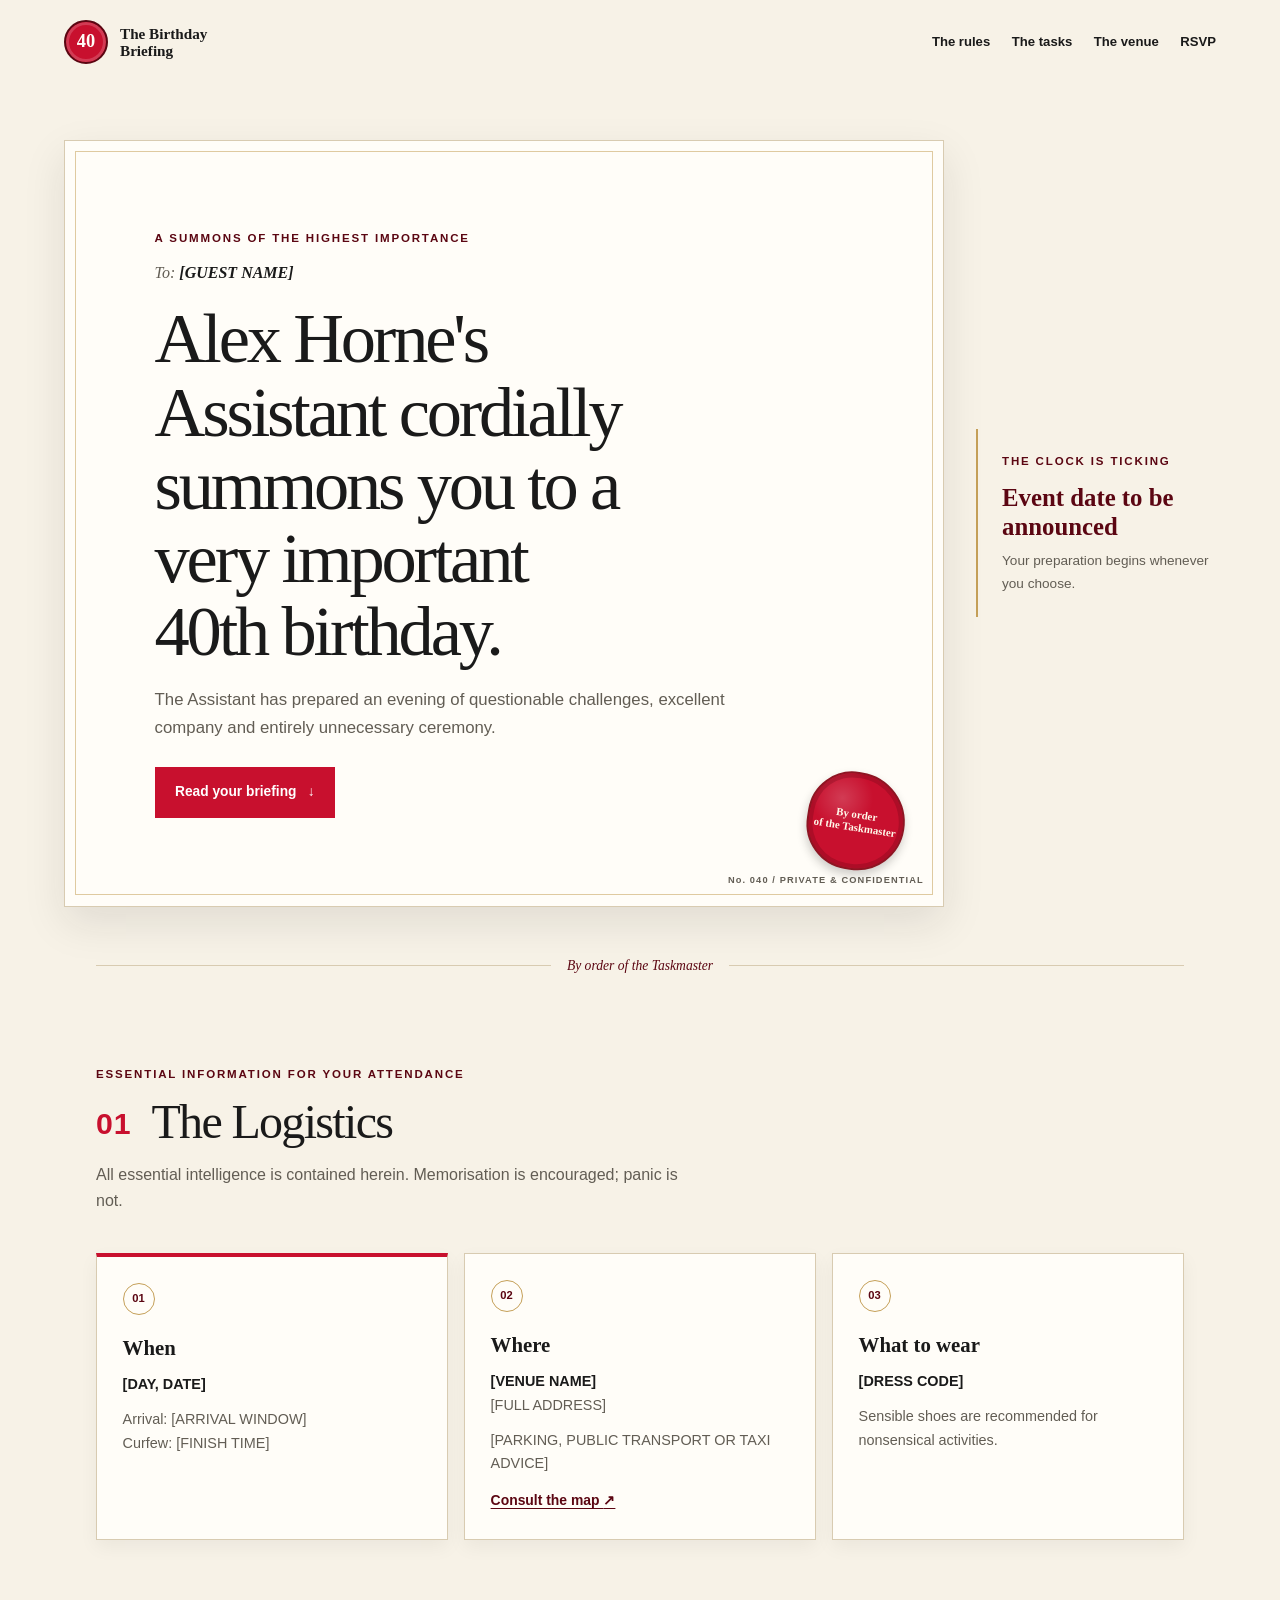
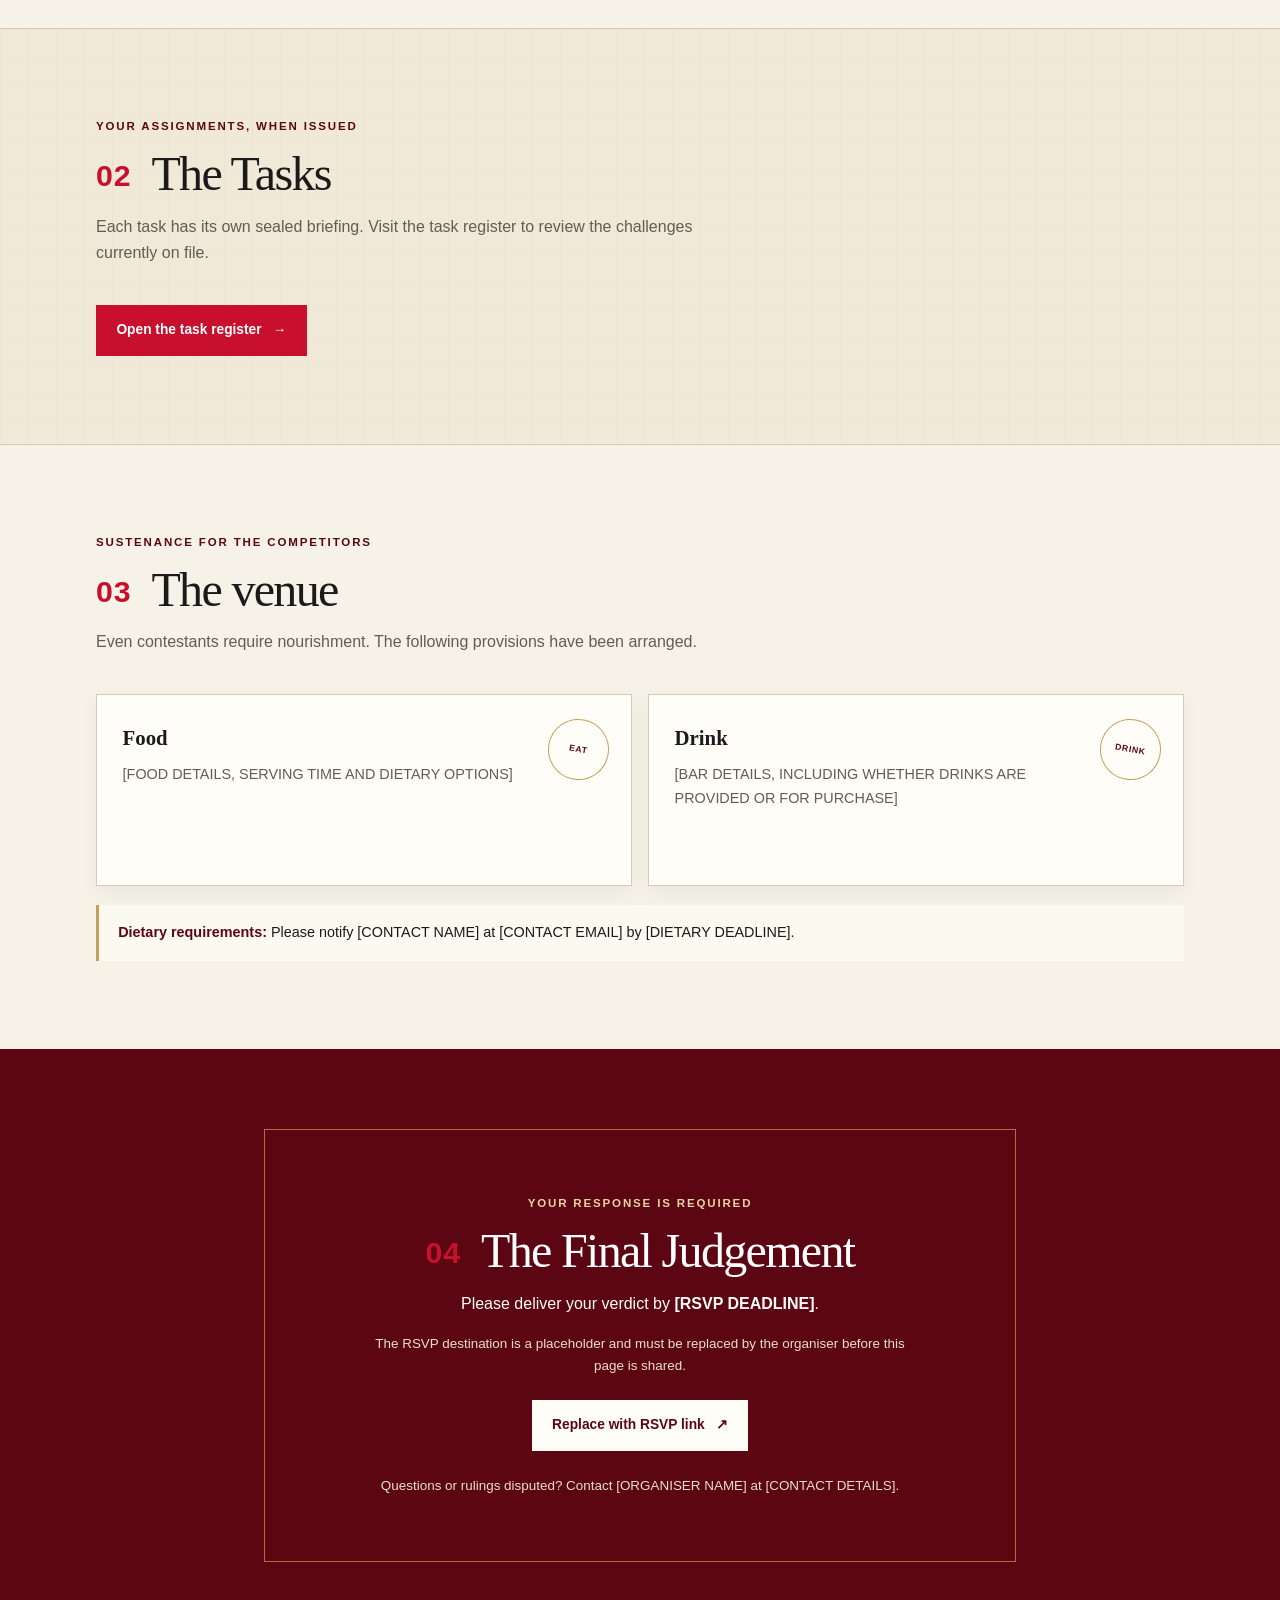
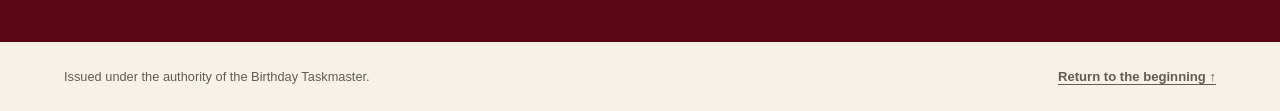
==== commit 034606c8: "add link and changed to venue" ====
--- a/index.html
+++ b/index.html
@@ -22,7 +22,7 @@
       <nav class="site-nav" aria-label="Main navigation">
         <a href="./rules.html">The rules</a>
         <a href="./tasks/">The tasks</a>
-        <a href="#rations">The rations</a>
+        <a href="#venue">The venue</a>
         <a href="#rsvp">RSVP</a>
       </nav>
     </header>
@@ -98,13 +98,13 @@
         </div>
       </section>
 
-      <section class="content-section rations-section" id="rations" aria-labelledby="rations-title">
+      <section class="content-section venue-section" id="venue" aria-labelledby="venue-title">
         <div class="section-heading">
           <p class="eyebrow">Sustenance for the competitors</p>
-          <h2 id="rations-title"><span class="section-number">03</span> The Rations</h2>
+          <h2 id="venue-title"><span class="section-number">03</span> The venue</h2>
           <p>Even contestants require nourishment. The following provisions have been arranged.</p>
         </div>
-        <div class="rations-grid">
+        <div class="venue-grid">
           <article class="ration-card">
             <span class="ration-card__stamp" aria-hidden="true">EAT</span>
             <h3>Food</h3>
--- a/assets/css/style.css
+++ b/assets/css/style.css
@@ -346,7 +346,7 @@
 }
 
 .rules-grid,
-.rations-grid {
+.venue-grid {
   display: grid;
   grid-template-columns: repeat(3, minmax(0, 1fr));
   gap: 1rem;
@@ -417,6 +417,40 @@
   display: grid;
   gap: 0.85rem;
   max-width: 58rem;
+}
+
+.task-register-section + .task-register-section {
+  margin-top: 3rem;
+}
+
+.task-register-section > h2 {
+  margin-bottom: 1rem;
+  color: var(--red-dark);
+  font-size: 1.8rem;
+}
+
+.register-rules {
+  max-width: 58rem;
+  margin-bottom: 3rem;
+}
+
+.register-rules h2 {
+  margin-bottom: 0.8rem;
+  font-size: 1.8rem;
+}
+
+.register-rules ul {
+  margin-bottom: 0;
+  padding-left: 1.4rem;
+}
+
+.register-rules li {
+  padding-left: 0.2rem;
+  color: var(--muted);
+}
+
+.register-rules li + li {
+  margin-top: 0.35rem;
 }
 
 .task-card {
@@ -477,7 +511,7 @@
   font-weight: 800;
 }
 
-.rations-grid {
+.venue-grid {
   grid-template-columns: repeat(2, minmax(0, 1fr));
 }
 
@@ -810,7 +844,7 @@
     font-size: 1.05rem;
   }
 
-  .rations-grid {
+  .venue-grid {
     grid-template-columns: 1fr;
   }
 
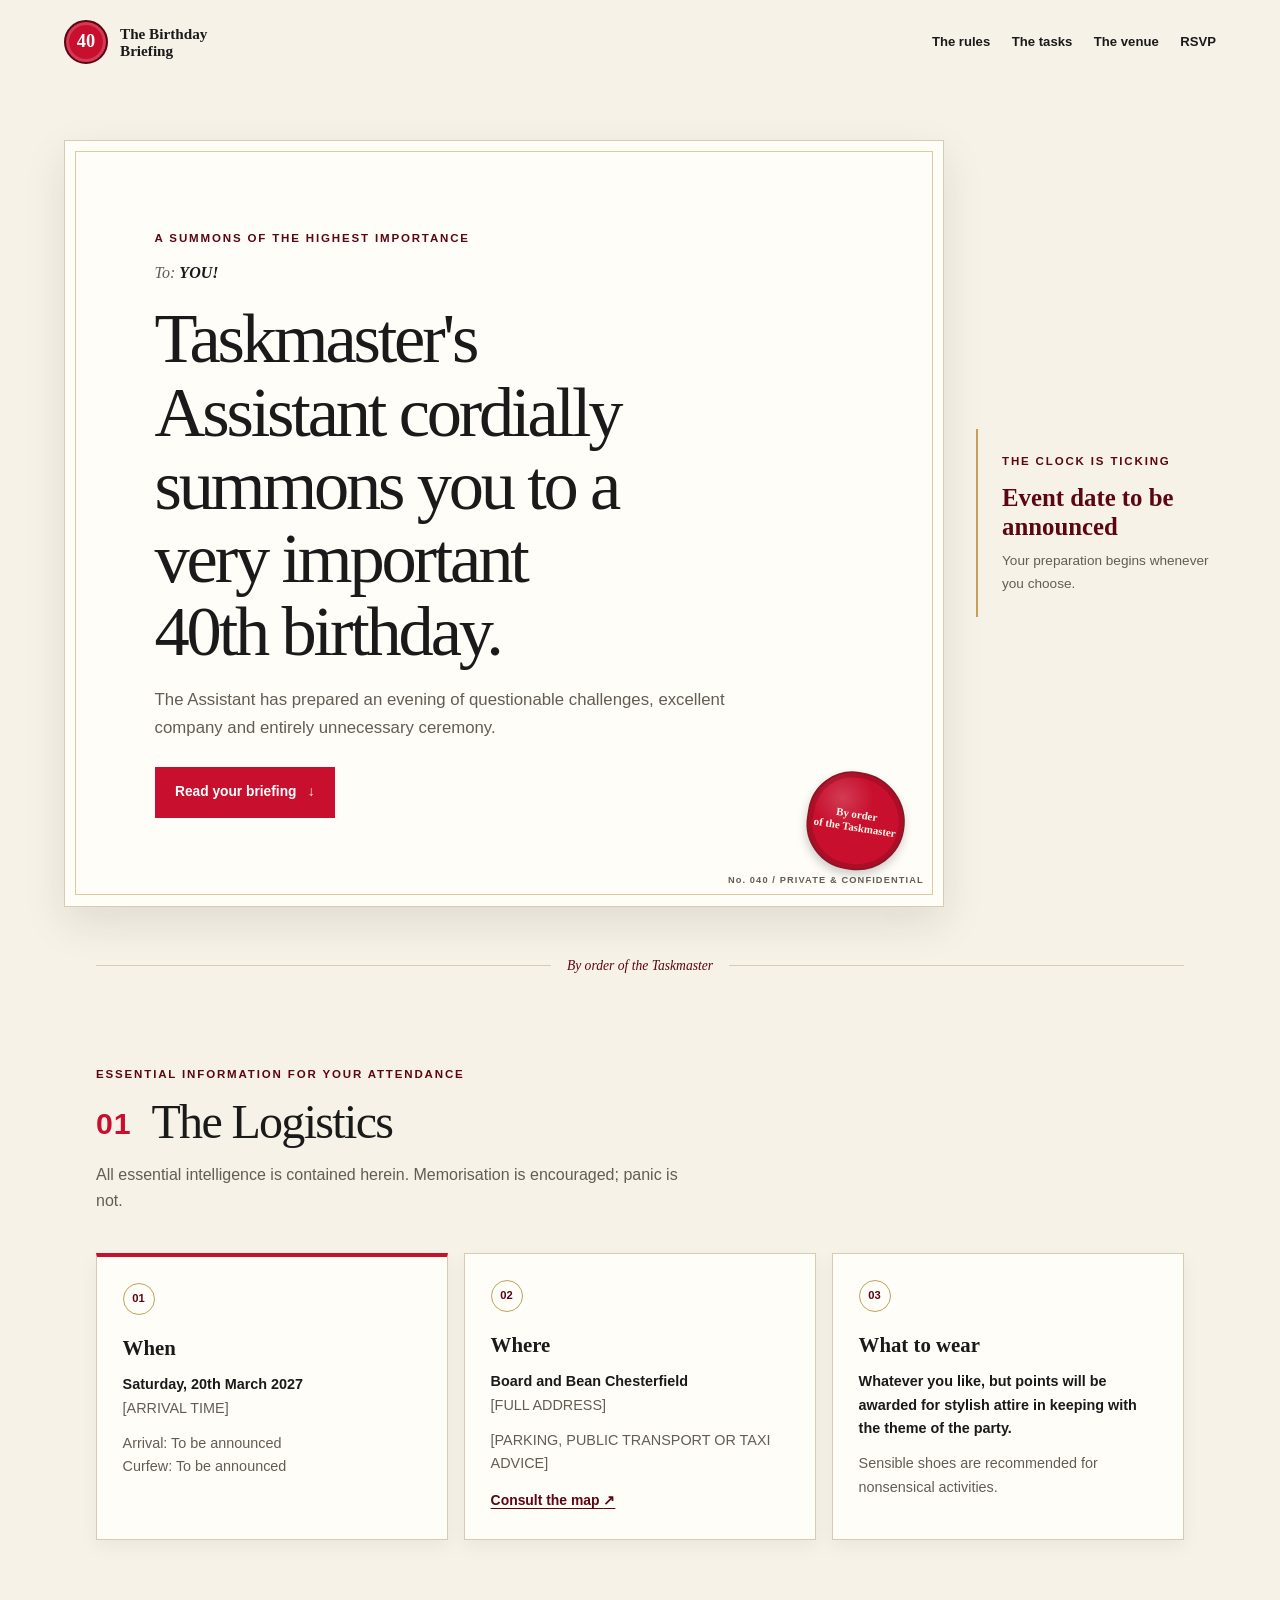
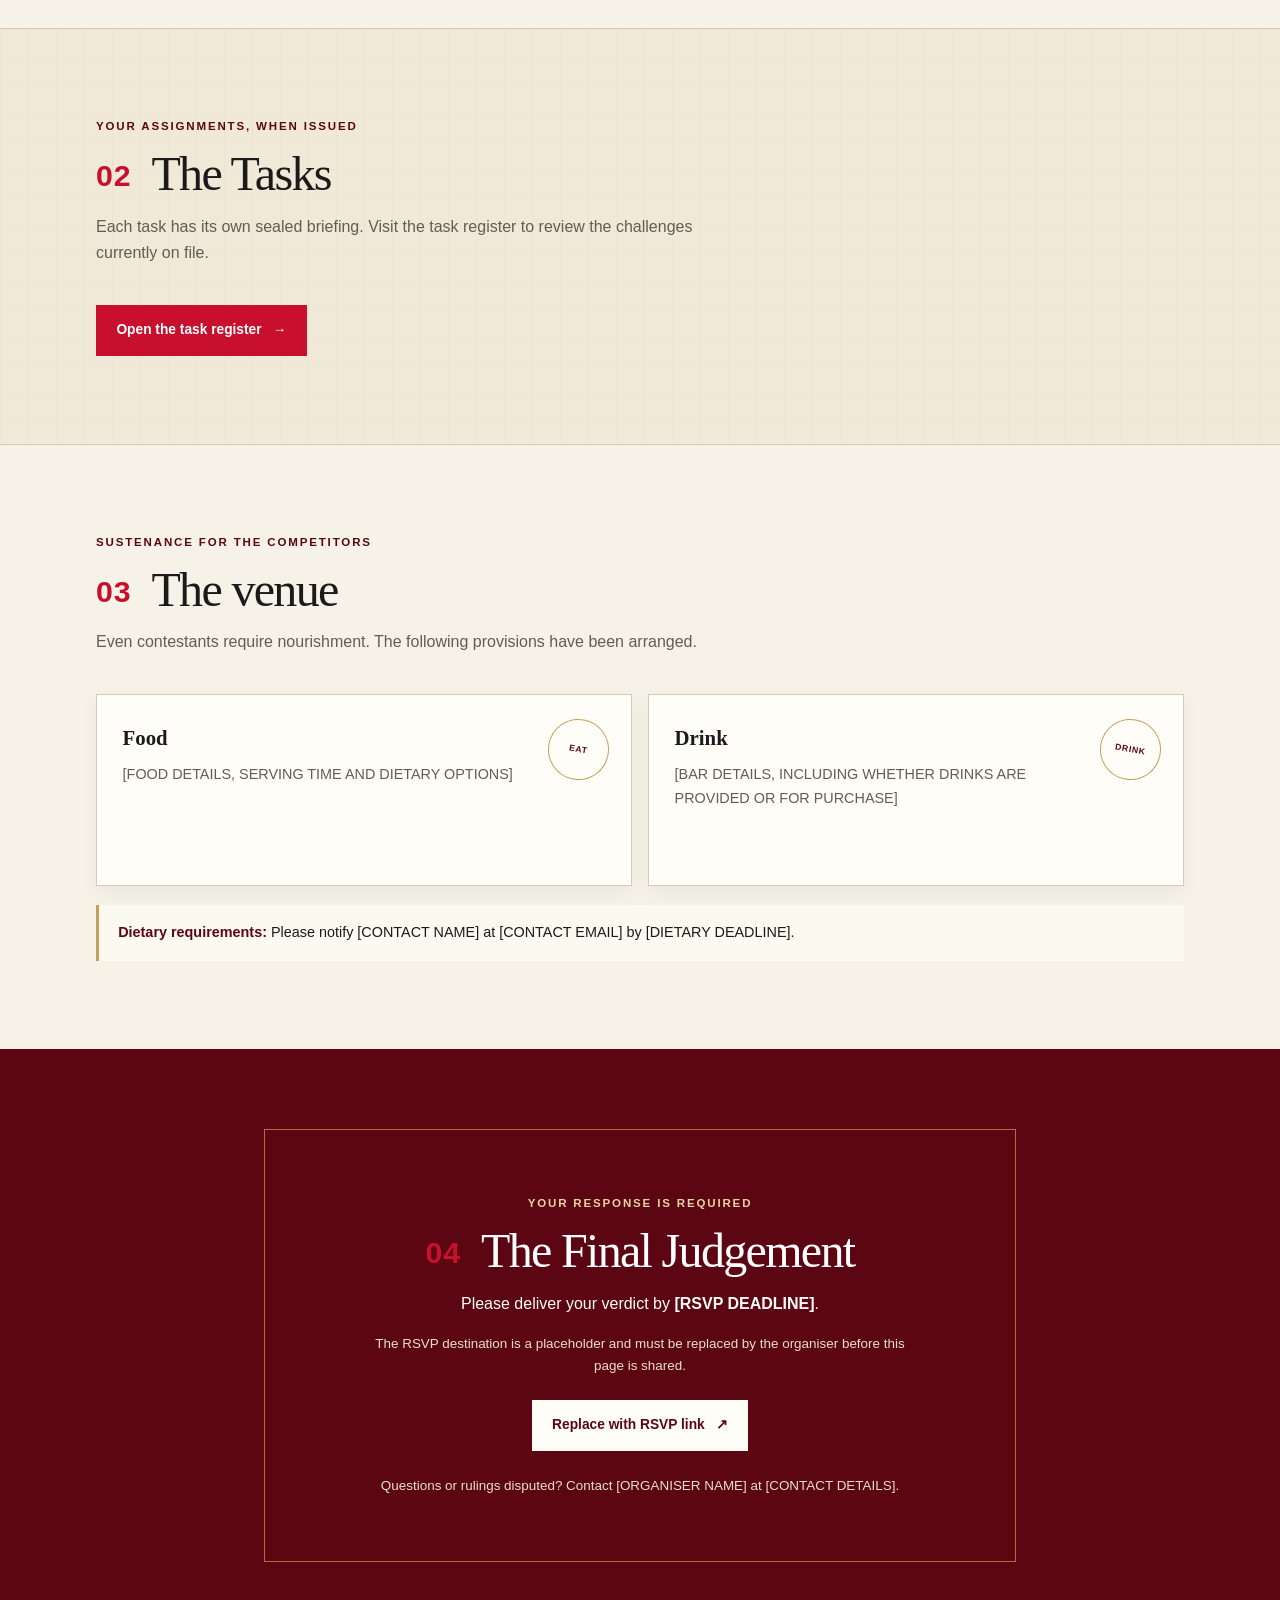
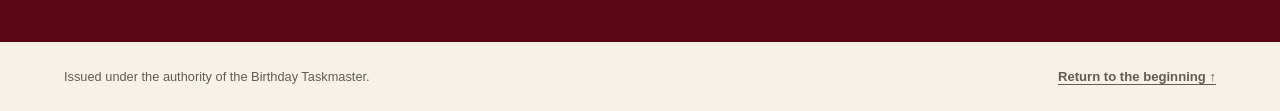
==== commit 355378b7: "update details" ====
--- a/index.html
+++ b/index.html
@@ -31,8 +31,8 @@
       <section class="hero" id="top" aria-labelledby="hero-title">
         <div class="hero__paper">
           <p class="eyebrow">A summons of the highest importance</p>
-          <p class="hero__recipient">To: <span>[GUEST NAME]</span></p>
-          <h1 id="hero-title">Alex Horne's Assistant cordially summons you to a very important 40th birthday.</h1>
+          <p class="hero__recipient">To: <span>YOU!</span></p>
+          <h1 id="hero-title">Taskmaster's Assistant cordially summons you to a very important 40th birthday.</h1>
           <p class="hero__intro">
             The Assistant has prepared an evening of questionable challenges,
             excellent company and entirely unnecessary ceremony.
@@ -63,13 +63,13 @@
           <article class="rule-card rule-card--date">
             <span class="rule-card__icon" aria-hidden="true">01</span>
             <h3>When</h3>
-            <p><strong>[DAY, DATE]</strong></p>
-            <p>Arrival: [ARRIVAL WINDOW]<br>Curfew: [FINISH TIME]</p>
+            <p><strong>Saturday, 20th March 2027</strong><br>[ARRIVAL TIME]</strong></p>
+            <p>Arrival: To be announced<br>Curfew: To be announced</p>
           </article>
           <article class="rule-card">
             <span class="rule-card__icon" aria-hidden="true">02</span>
             <h3>Where</h3>
-            <p><strong>[VENUE NAME]</strong><br>[FULL ADDRESS]</p>
+            <p><strong>Board and Bean Chesterfield</strong><br>[FULL ADDRESS]</p>
             <p>[PARKING, PUBLIC TRANSPORT OR TAXI ADVICE]</p>
             <a
               class="text-link"
@@ -81,7 +81,7 @@
           <article class="rule-card">
             <span class="rule-card__icon" aria-hidden="true">03</span>
             <h3>What to wear</h3>
-            <p><strong>[DRESS CODE]</strong></p>
+            <p><strong>Whatever you like, but points will be awarded for stylish attire in keeping with the theme of the party.</strong></p>
             <p>Sensible shoes are recommended for nonsensical activities.</p>
           </article>
         </div>
